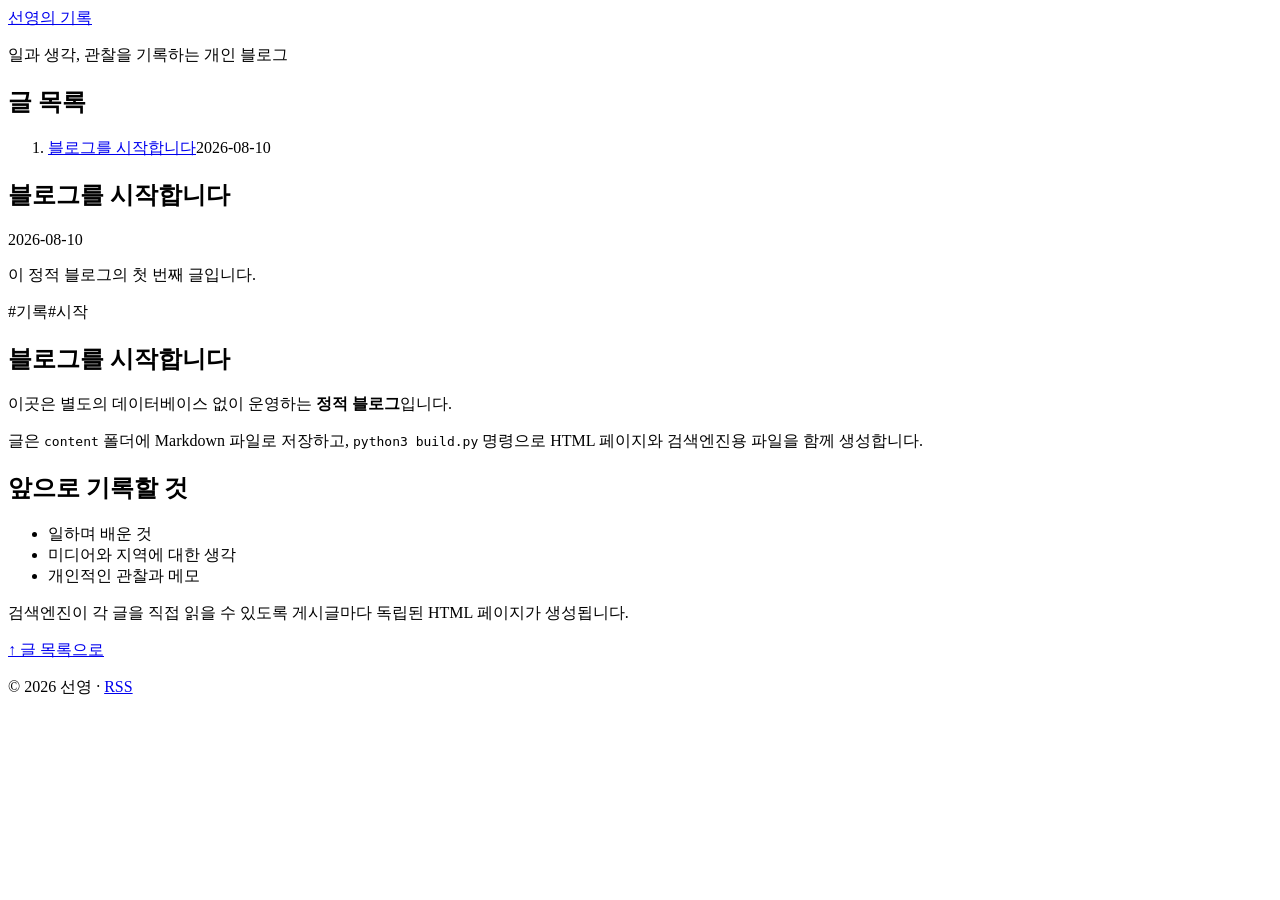
==== site/index.html @ 67ca3f2e "Add generated index page" ====
<!doctype html>
<html lang="ko">
<head>
<meta charset="utf-8">
<meta name="viewport" content="width=device-width,initial-scale=1">
<title>선영의 기록</title>
<meta name="description" content="일과 생각, 관찰을 기록하는 개인 블로그">
<meta name="robots" content="index,follow">
<link rel="canonical" href="https://example.com/">
<link rel="alternate" type="application/rss+xml" title="RSS" href="https://example.com/rss.xml">
<link rel="stylesheet" href="https://example.com/style.css">
<meta property="og:type" content="website">
<meta property="og:title" content="선영의 기록">
<meta property="og:description" content="일과 생각, 관찰을 기록하는 개인 블로그">
<meta property="og:url" content="https://example.com/">

<script type="application/ld+json">{"@context": "https://schema.org", "@type": "Blog", "name": "선영의 기록", "description": "일과 생각, 관찰을 기록하는 개인 블로그", "url": "https://example.com/", "author": {"@type": "Person", "name": "선영"}, "blogPost": [{"@type": "BlogPosting", "headline": "블로그를 시작합니다", "datePublished": "2026-08-10", "url": "https://example.com/#welcome", "description": "이 정적 블로그의 첫 번째 글입니다."}]}</script>
</head>
<body id="top">
<header><div class="wrap"><a class="brand" href="#top">선영의 기록</a><p class="tagline">일과 생각, 관찰을 기록하는 개인 블로그</p></div></header>
<main><div class="wrap">
<section class="index"><h1>글 목록</h1><ol><li><a href="#welcome">블로그를 시작합니다</a><time datetime="2026-08-10">2026-08-10</time></li></ol></section>
<section class="posts"><article class="post" id="welcome">
<h2>블로그를 시작합니다</h2>
<div class="meta"><time datetime="2026-08-10">2026-08-10</time></div>
<p class="summary">이 정적 블로그의 첫 번째 글입니다.</p>
<div class="tags"><span class="tag">#기록</span><span class="tag">#시작</span></div>
<div class="post-body"><h2>블로그를 시작합니다</h2>
<p>이곳은 별도의 데이터베이스 없이 운영하는 <strong>정적 블로그</strong>입니다.</p>
<p>글은 <code>content</code> 폴더에 Markdown 파일로 저장하고, <code>python3 build.py</code> 명령으로 HTML 페이지와 검색엔진용 파일을 함께 생성합니다.</p>
<h2>앞으로 기록할 것</h2>
<ul>
<li>일하며 배운 것</li>
<li>미디어와 지역에 대한 생각</li>
<li>개인적인 관찰과 메모</li>
</ul>
<p>검색엔진이 각 글을 직접 읽을 수 있도록 게시글마다 독립된 HTML 페이지가 생성됩니다.</p></div>
<p class="top-link"><a href="#top">↑ 글 목록으로</a></p>
</article></section>
</div></main>
<footer><div class="wrap">© 2026 선영 · <a href="https://example.com/rss.xml">RSS</a></div></footer>
</body>
</html>
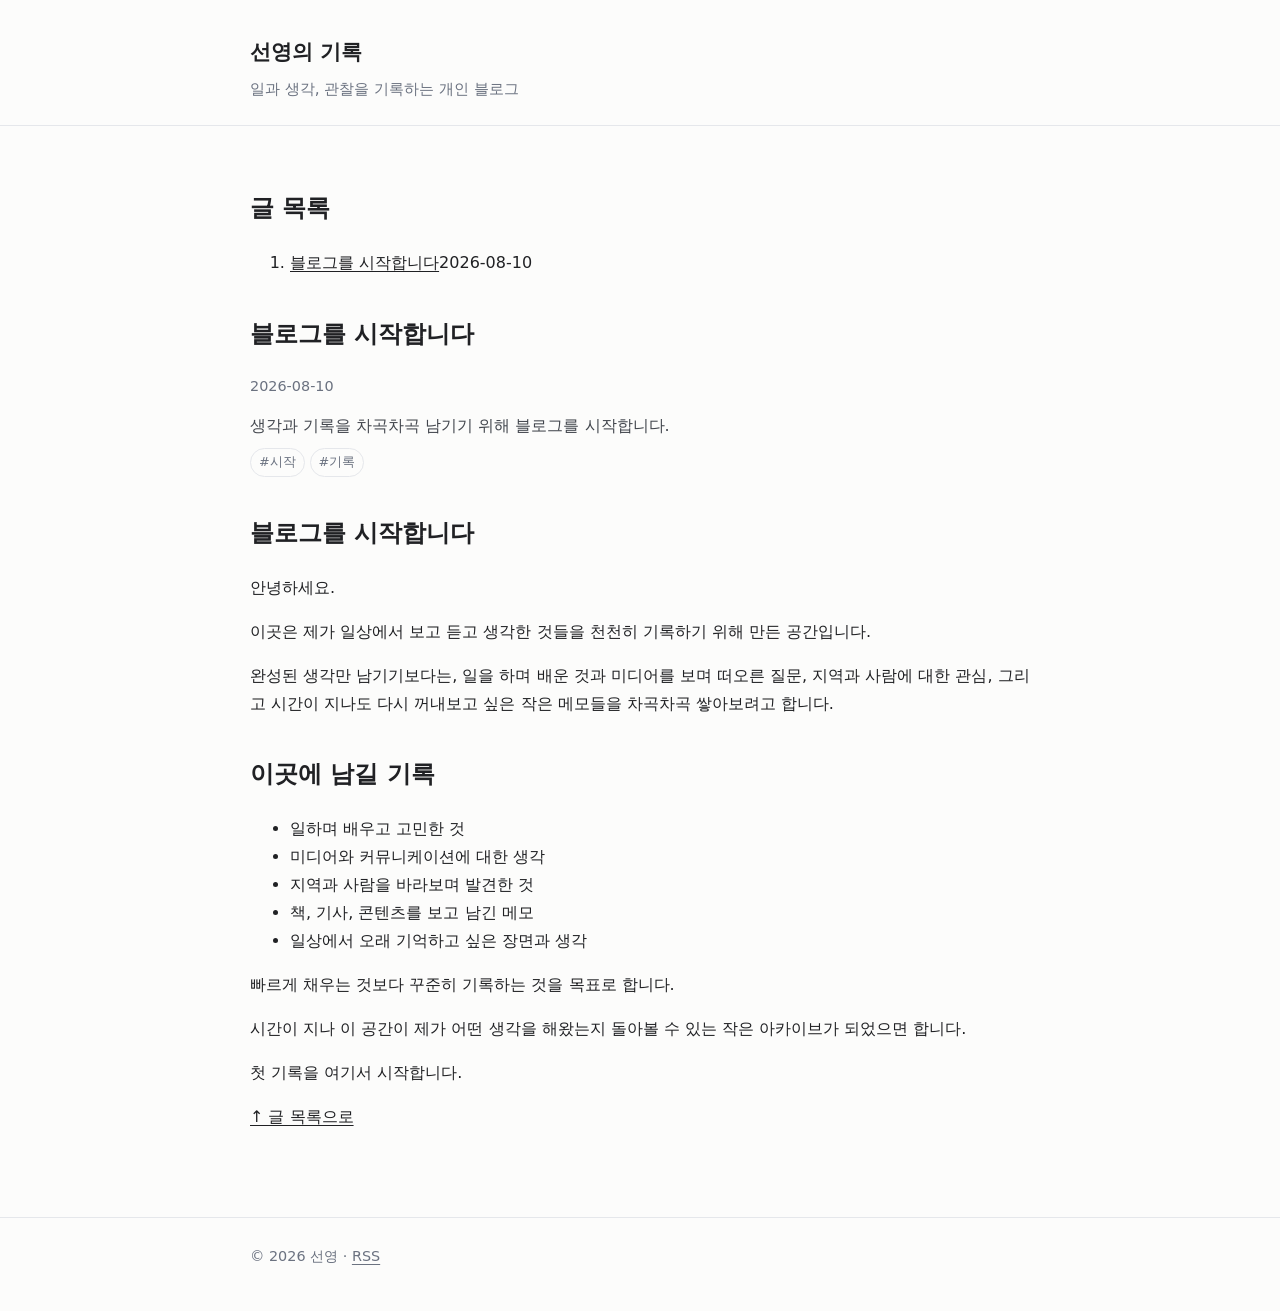
==== commit 6674e7e9: "Rebuild homepage for GitHub Pages" ====
--- a/site/index.html
+++ b/site/index.html
@@ -6,15 +6,15 @@
 <title>선영의 기록</title>
 <meta name="description" content="일과 생각, 관찰을 기록하는 개인 블로그">
 <meta name="robots" content="index,follow">
-<link rel="canonical" href="https://example.com/">
-<link rel="alternate" type="application/rss+xml" title="RSS" href="https://example.com/rss.xml">
-<link rel="stylesheet" href="https://example.com/style.css">
+<link rel="canonical" href="https://ysuny0131-sketch.github.io/blog/">
+<link rel="alternate" type="application/rss+xml" title="RSS" href="https://ysuny0131-sketch.github.io/blog/rss.xml">
+<link rel="stylesheet" href="https://ysuny0131-sketch.github.io/blog/style.css">
 <meta property="og:type" content="website">
 <meta property="og:title" content="선영의 기록">
 <meta property="og:description" content="일과 생각, 관찰을 기록하는 개인 블로그">
-<meta property="og:url" content="https://example.com/">
+<meta property="og:url" content="https://ysuny0131-sketch.github.io/blog/">
 
-<script type="application/ld+json">{"@context": "https://schema.org", "@type": "Blog", "name": "선영의 기록", "description": "일과 생각, 관찰을 기록하는 개인 블로그", "url": "https://example.com/", "author": {"@type": "Person", "name": "선영"}, "blogPost": [{"@type": "BlogPosting", "headline": "블로그를 시작합니다", "datePublished": "2026-08-10", "url": "https://example.com/#welcome", "description": "이 정적 블로그의 첫 번째 글입니다."}]}</script>
+<script type="application/ld+json">{"@context": "https://schema.org", "@type": "Blog", "name": "선영의 기록", "description": "일과 생각, 관찰을 기록하는 개인 블로그", "url": "https://ysuny0131-sketch.github.io/blog/", "author": {"@type": "Person", "name": "선영"}, "blogPost": [{"@type": "BlogPosting", "headline": "블로그를 시작합니다", "datePublished": "2026-08-10", "url": "https://ysuny0131-sketch.github.io/blog/#welcome", "description": "생각과 기록을 차곡차곡 남기기 위해 블로그를 시작합니다."}]}</script>
 </head>
 <body id="top">
 <header><div class="wrap"><a class="brand" href="#top">선영의 기록</a><p class="tagline">일과 생각, 관찰을 기록하는 개인 블로그</p></div></header>
@@ -23,21 +23,26 @@
 <section class="posts"><article class="post" id="welcome">
 <h2>블로그를 시작합니다</h2>
 <div class="meta"><time datetime="2026-08-10">2026-08-10</time></div>
-<p class="summary">이 정적 블로그의 첫 번째 글입니다.</p>
-<div class="tags"><span class="tag">#기록</span><span class="tag">#시작</span></div>
+<p class="summary">생각과 기록을 차곡차곡 남기기 위해 블로그를 시작합니다.</p>
+<div class="tags"><span class="tag">#시작</span><span class="tag">#기록</span></div>
 <div class="post-body"><h2>블로그를 시작합니다</h2>
-<p>이곳은 별도의 데이터베이스 없이 운영하는 <strong>정적 블로그</strong>입니다.</p>
-<p>글은 <code>content</code> 폴더에 Markdown 파일로 저장하고, <code>python3 build.py</code> 명령으로 HTML 페이지와 검색엔진용 파일을 함께 생성합니다.</p>
-<h2>앞으로 기록할 것</h2>
+<p>안녕하세요.</p>
+<p>이곳은 제가 일상에서 보고 듣고 생각한 것들을 천천히 기록하기 위해 만든 공간입니다.</p>
+<p>완성된 생각만 남기기보다는, 일을 하며 배운 것과 미디어를 보며 떠오른 질문, 지역과 사람에 대한 관심, 그리고 시간이 지나도 다시 꺼내보고 싶은 작은 메모들을 차곡차곡 쌓아보려고 합니다.</p>
+<h2>이곳에 남길 기록</h2>
 <ul>
-<li>일하며 배운 것</li>
-<li>미디어와 지역에 대한 생각</li>
-<li>개인적인 관찰과 메모</li>
+<li>일하며 배우고 고민한 것</li>
+<li>미디어와 커뮤니케이션에 대한 생각</li>
+<li>지역과 사람을 바라보며 발견한 것</li>
+<li>책, 기사, 콘텐츠를 보고 남긴 메모</li>
+<li>일상에서 오래 기억하고 싶은 장면과 생각</li>
 </ul>
-<p>검색엔진이 각 글을 직접 읽을 수 있도록 게시글마다 독립된 HTML 페이지가 생성됩니다.</p></div>
+<p>빠르게 채우는 것보다 꾸준히 기록하는 것을 목표로 합니다.</p>
+<p>시간이 지나 이 공간이 제가 어떤 생각을 해왔는지 돌아볼 수 있는 작은 아카이브가 되었으면 합니다.</p>
+<p>첫 기록을 여기서 시작합니다.</p></div>
 <p class="top-link"><a href="#top">↑ 글 목록으로</a></p>
 </article></section>
 </div></main>
-<footer><div class="wrap">© 2026 선영 · <a href="https://example.com/rss.xml">RSS</a></div></footer>
+<footer><div class="wrap">© 2026 선영 · <a href="https://ysuny0131-sketch.github.io/blog/rss.xml">RSS</a></div></footer>
 </body>
 </html>
